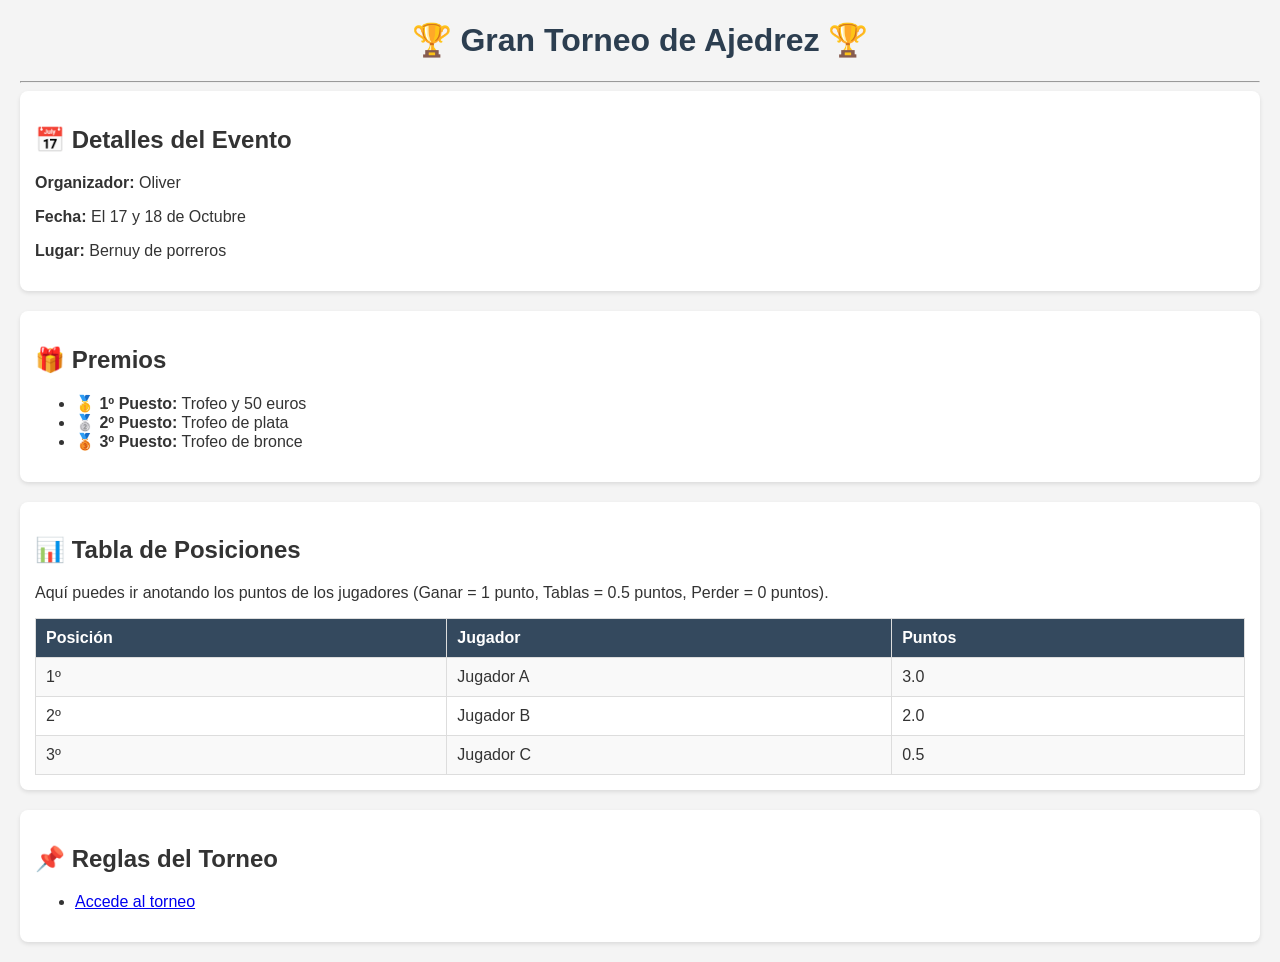
==== clasification.html @ d88f2545 "Create clasification.html" ====
<!DOCTYPE html>
<html lang="es">
<head>
    <meta charset="UTF-8">
    <title>Gran Torneo de Ajedrez de Oliver</title>
    <link rel="stylesheet" href="styles.css">
</head>
<body>

    <h1>🏆 Gran Torneo de Ajedrez 🏆</h1>
    
    <hr>

    <div class="info-box">
        <h2>📅 Detalles del Evento</h2>
        <p><strong>Organizador:</strong> Oliver</p>
        <p><strong>Fecha:</strong> El 17 y 18 de Octubre</p>
        <p><strong>Lugar:</strong> Bernuy de porreros </p>
    </div>

    <div class="info-box">
        <h2>🎁 Premios</h2>
        <ul>
            <li>🥇 <strong>1º Puesto:</strong> Trofeo y 50 euros </li>
            <li>🥈 <strong>2º Puesto:</strong> Trofeo de plata</li>
            <li>🥉 <strong>3º Puesto:</strong> Trofeo de bronce</li>
        </ul>
    </div>

    <div class="info-box">
        <h2>📊 Tabla de Posiciones</h2>
        <p>Aquí puedes ir anotando los puntos de los jugadores (Ganar = 1 punto, Tablas = 0.5 puntos, Perder = 0 puntos).</p>
        
        <table>
            <tr>
                <th>Posición</th>
                <th>Jugador</th>
                <th>Puntos</th>
            </tr>
            <tr>
                <td>1º</td>
                <td>Jugador A</td>
                <td>3.0</td>
            </tr>
            <tr>
                <td>2º</td>
                <td>Jugador B</td>
                <td>2.0</td>
            </tr>
            <tr>
                <td>3º</td>
                <td>Jugador C</td>
                <td>0.5</td>
            </tr>
        </table>
    </div>

    <div class="info-box">
        <h2>📌 Reglas del Torneo</h2>
        <ul>
            <li><a href="game.html">Accede al torneo</a></li>
        </ul>
    </div>
</body>
</html>
---- styles.css ----
/* ============================================
   ESTILOS DE NUESTRA PÁGINA (CSS)
   El CSS se encarga de los colores, tamaños y
   la forma en que se ve todo.
   ============================================ */

body 
{
  font-family: Arial, sans-serif;
  background-color: #f4f4f4;
  color: #333;
  margin: 20px;
}

h1 
{
  color: #2c3e50;
  text-align: center;
}

.info-box 
{
  background-color: #ffffff;
  padding: 15px;
  border-radius: 8px;
  box-shadow: 0 2px 4px rgba(0,0,0,0.1);
  margin-bottom: 20px;
}

table 
{
  width: 100%;
  border-collapse: collapse;
  margin-top: 10px;
  background-color: white;
}

th, td 
{
  border: 1px solid #ddd;
  padding: 10px;
  text-align: left;
}

th 
{
  background-color: #34495e;
  color: white;
}

tr:nth-child(even) 
{
  background-color: #f9f9f9;
}
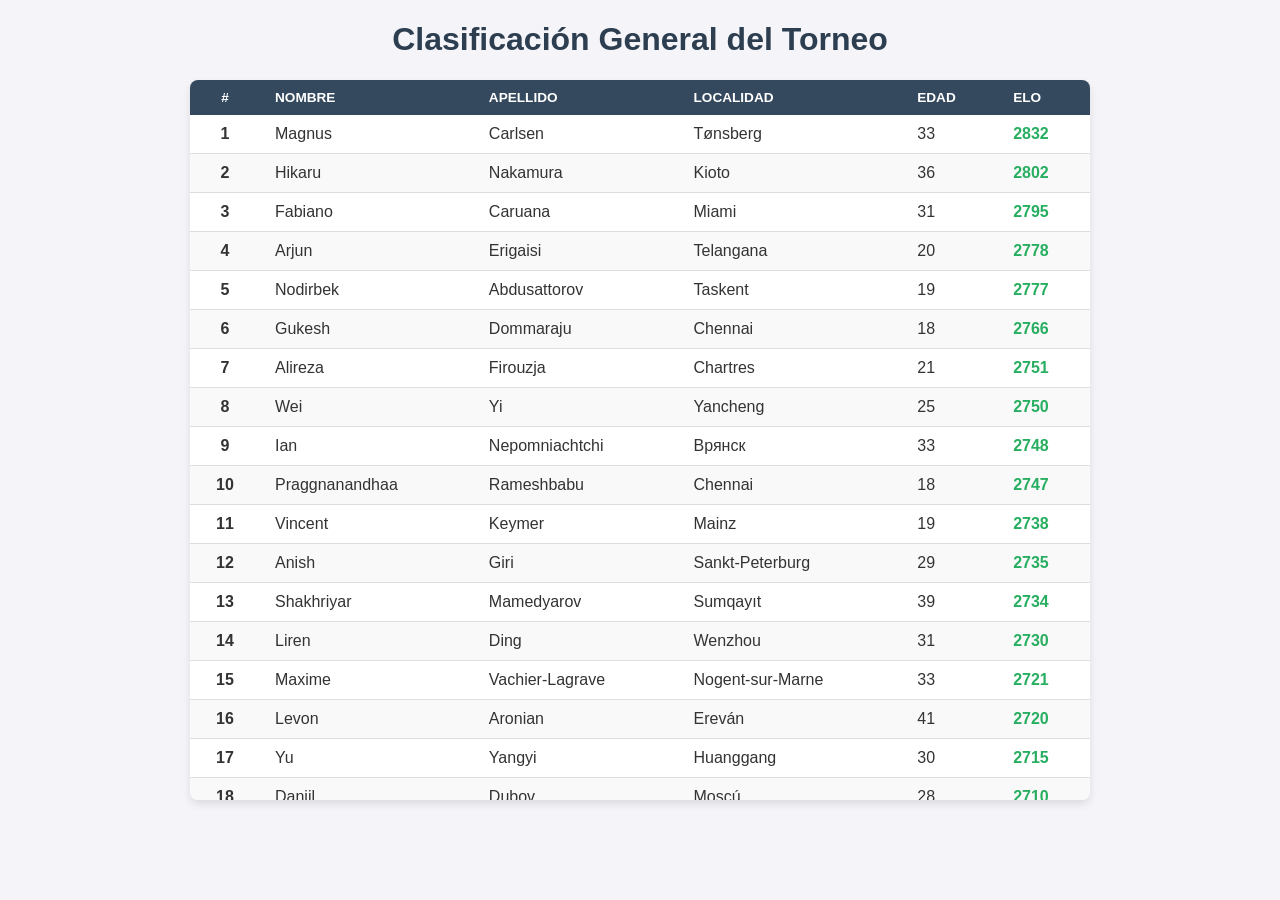
==== commit 4f4353cf: "Update clasification.html" ====
--- a/clasification.html
+++ b/clasification.html
@@ -2,64 +2,145 @@
 <html lang="es">
 <head>
     <meta charset="UTF-8">
-    <title>Gran Torneo de Ajedrez de Oliver</title>
-    <link rel="stylesheet" href="styles.css">
+    <meta name="viewport" content="width=device-width, initial-scale=1.0">
+    <title>Clasificación de Ajedrez - 50 Jugadores</title>
+    <style>
+        body {
+            font-family: Arial, sans-serif;
+            background-color: #f4f4f9;
+            margin: 20px;
+            padding: 0;
+            color: #333;
+        }
+
+        h1 {
+            text-align: center;
+            color: #2c3e50;
+        }
+
+        .tabla-contenedor {
+            max-width: 900px;
+            max-height: 80vh; /* Permite scroll vertical si la lista es muy larga */
+            overflow-y: auto;
+            margin: 20px auto;
+            background-color: #ffffff;
+            box-shadow: 0 4px 8px rgba(0,0,0,0.1);
+            border-radius: 8px;
+        }
+
+        table {
+            width: 100%;
+            border-collapse: collapse;
+            text-align: left;
+        }
+
+        thead {
+            background-color: #34495e;
+            color: #ffffff;
+            position: sticky;
+            top: 0; /* Mantiene la cabecera fija al hacer scroll */
+        }
+
+        th, td {
+            padding: 10px 15px;
+        }
+
+        th {
+            font-weight: bold;
+            text-transform: uppercase;
+            font-size: 0.85em;
+        }
+
+        tbody tr {
+            border-bottom: 1px solid #dddddd;
+        }
+
+        tbody tr:nth-of-type(even) {
+            background-color: #f9f9f9;
+        }
+
+        tbody tr:hover {
+            background-color: #eef2f5;
+        }
+
+        .posicion {
+            font-weight: bold;
+            text-align: center;
+            width: 40px;
+        }
+
+        .elo {
+            font-weight: bold;
+            color: #27ae60;
+        }
+    </style>
 </head>
 <body>
 
-    <h1>🏆 Gran Torneo de Ajedrez 🏆</h1>
-    
-    <hr>
+    <h1>Clasificación General del Torneo</h1>
 
-    <div class="info-box">
-        <h2>📅 Detalles del Evento</h2>
-        <p><strong>Organizador:</strong> Oliver</p>
-        <p><strong>Fecha:</strong> El 17 y 18 de Octubre</p>
-        <p><strong>Lugar:</strong> Bernuy de porreros </p>
-    </div>
-
-    <div class="info-box">
-        <h2>🎁 Premios</h2>
-        <ul>
-            <li>🥇 <strong>1º Puesto:</strong> Trofeo y 50 euros </li>
-            <li>🥈 <strong>2º Puesto:</strong> Trofeo de plata</li>
-            <li>🥉 <strong>3º Puesto:</strong> Trofeo de bronce</li>
-        </ul>
-    </div>
-
-    <div class="info-box">
-        <h2>📊 Tabla de Posiciones</h2>
-        <p>Aquí puedes ir anotando los puntos de los jugadores (Ganar = 1 punto, Tablas = 0.5 puntos, Perder = 0 puntos).</p>
-        
+    <div class="tabla-contenedor">
         <table>
-            <tr>
-                <th>Posición</th>
-                <th>Jugador</th>
-                <th>Puntos</th>
-            </tr>
-            <tr>
-                <td>1º</td>
-                <td>Jugador A</td>
-                <td>3.0</td>
-            </tr>
-            <tr>
-                <td>2º</td>
-                <td>Jugador B</td>
-                <td>2.0</td>
-            </tr>
-            <tr>
-                <td>3º</td>
-                <td>Jugador C</td>
-                <td>0.5</td>
-            </tr>
-        </table>
-    </div>
-
-    <div class="info-box">
-        <h2>📌 Reglas del Torneo</h2>
-        <ul>
-            <li><a href="game.html">Accede al torneo</a></li>
-        </ul>
-    </div>
-</body>
-</html>
+            <thead>
+                <tr>
+                    <th class="posicion">#</th>
+                    <th>Nombre</th>
+                    <th>Apellido</th>
+                    <th>Localidad</th>
+                    <th>Edad</th>
+                    <th>ELO</th>
+                </tr>
+            </thead>
+            <tbody>
+                <!-- Jugadores del 1 al 50 -->
+                <tr><td class="posicion">1</td><td>Magnus</td><td>Carlsen</td><td>Tønsberg</td><td>33</td><td class="elo">2832</td></tr>
+                <tr><td class="posicion">2</td><td>Hikaru</td><td>Nakamura</td><td>Kioto</td><td>36</td><td class="elo">2802</td></tr>
+                <tr><td class="posicion">3</td><td>Fabiano</td><td>Caruana</td><td>Miami</td><td>31</td><td class="elo">2795</td></tr>
+                <tr><td class="posicion">4</td><td>Arjun</td><td>Erigaisi</td><td>Telangana</td><td>20</td><td class="elo">2778</td></tr>
+                <tr><td class="posicion">5</td><td>Nodirbek</td><td>Abdusattorov</td><td>Taskent</td><td>19</td><td class="elo">2777</td></tr>
+                <tr><td class="posicion">6</td><td>Gukesh</td><td>Dommaraju</td><td>Chennai</td><td>18</td><td class="elo">2766</td></tr>
+                <tr><td class="posicion">7</td><td>Alireza</td><td>Firouzja</td><td>Chartres</td><td>21</td><td class="elo">2751</td></tr>
+                <tr><td class="posicion">8</td><td>Wei</td><td>Yi</td><td>Yancheng</td><td>25</td><td class="elo">2750</td></tr>
+                <tr><td class="posicion">9</td><td>Ian</td><td>Nepomniachtchi</td><td>Bрянск</td><td>33</td><td class="elo">2748</td></tr>
+                <tr><td class="posicion">10</td><td>Praggnanandhaa</td><td>Rameshbabu</td><td>Chennai</td><td>18</td><td class="elo">2747</td></tr>
+                <tr><td class="posicion">11</td><td>Vincent</td><td>Keymer</td><td>Mainz</td><td>19</td><td class="elo">2738</td></tr>
+                <tr><td class="posicion">12</td><td>Anish</td><td>Giri</td><td>Sankt-Peterburg</td><td>29</td><td class="elo">2735</td></tr>
+                <tr><td class="posicion">13</td><td>Shakhriyar</td><td>Mamedyarov</td><td>Sumqayıt</td><td>39</td><td class="elo">2734</td></tr>
+                <tr><td class="posicion">14</td><td>Liren</td><td>Ding</td><td>Wenzhou</td><td>31</td><td class="elo">2730</td></tr>
+                <tr><td class="posicion">15</td><td>Maxime</td><td>Vachier-Lagrave</td><td>Nogent-sur-Marne</td><td>33</td><td class="elo">2721</td></tr>
+                <tr><td class="posicion">16</td><td>Levon</td><td>Aronian</td><td>Ereván</td><td>41</td><td class="elo">2720</td></tr>
+                <tr><td class="posicion">17</td><td>Yu</td><td>Yangyi</td><td>Huanggang</td><td>30</td><td class="elo">2715</td></tr>
+                <tr><td class="posicion">18</td><td>Daniil</td><td>Dubov</td><td>Moscú</td><td>28</td><td class="elo">2710</td></tr>
+                <tr><td class="posicion">19</td><td>Parham</td><td>Maghsoodloo</td><td>Gorgan</td><td>23</td><td class="elo">2707</td></tr>
+                <tr><td class="posicion">20</td><td>Leinier</td><td>Domínguez</td><td>La Habana</td><td>40</td><td class="elo">2705</td></tr>
+                <tr><td class="posicion">21</td><td>Carlos</td><td>Gómez</td><td>Madrid</td><td>25</td><td class="elo">2450</td></tr>
+                <tr><td class="posicion">22</td><td>Javier</td><td>Fernández</td><td>Barcelona</td><td>30</td><td class="elo">2420</td></tr>
+                <tr><td class="posicion">23</td><td>Lucía</td><td>Martínez</td><td>Valencia</td><td>22</td><td class="elo">2390</td></tr>
+                <tr><td class="posicion">24</td><td>David</td><td>López</td><td>Sevilla</td><td>28</td><td class="elo">2375</td></tr>
+                <tr><td class="posicion">25</td><td>Elena</td><td>Sánchez</td><td>Zaragoza</td><td>35</td><td class="elo">2350</td></tr>
+                <tr><td class="posicion">26</td><td>Andrés</td><td>Pérez</td><td>Málaga</td><td>19</td><td class="elo">2320</td></tr>
+                <tr><td class="posicion">27</td><td>Sofía</td><td>García</td><td>Murcia</td><td>21</td><td class="elo">2300</td></tr>
+                <tr><td class="posicion">28</td><td>Mateo</td><td>Rodríguez</td><td>Palma</td><td>45</td><td class="elo">2280</td></tr>
+                <tr><td class="posicion">29</td><td>Paula</td><td>González</td><td>Las Palmas</td><td>27</td><td class="elo">2265</td></tr>
+                <tr><td class="posicion">30</td><td>Alejandro</td><td>Hernández</td><td>Bilbao</td><td>33</td><td class="elo">2240</td></tr>
+                <tr><td class="posicion">31</td><td>Manuel</td><td>Ruiz</td><td>Alicante</td><td>50</td><td class="elo">2210</td></tr>
+                <tr><td class="posicion">32</td><td>Marta</td><td>Díaz</td><td>Córdoba</td><td>18</td><td class="elo">2195</td></tr>
+                <tr><td class="posicion">33</td><td>Diego</td><td>Moreno</td><td>Valladolid</td><td>29</td><td class="elo">2180</td></tr>
+                <tr><td class="posicion">34</td><td>Laura</td><td>Álvarez</td><td>Vigo</td><td>24</td><td class="elo">2160</td></tr>
+                <tr><td class="posicion">35</td><td>Hugo</td><td>Romero</td><td>Gijón</td><td>16</td><td class="elo">2145</td></tr>
+                <tr><td class="posicion">36</td><td>Álvaro</td><td>Alonso</td><td>Granada</td><td>38</td><td class="elo">2130</td></tr>
+                <tr><td class="posicion">37</td><td>Irene</td><td>Gutiérrez</td><td>A Coruña</td><td>26</td><td class="elo">2110</td></tr>
+                <tr><td class="posicion">38</td><td>Pablo</td><td>Navarro</td><td>Vitoria</td><td>42</td><td class="elo">2090</td></tr>
+                <tr><td class="posicion">39</td><td>Carmen</td><td>Torres</td><td>Badalona</td><td>31</td><td class="elo">2075</td></tr>
+                <tr><td class="posicion">40</td><td>Jorge</td><td>Domínguez</td><td>Oviedo</td><td>23</td><td class="elo">2050</td></tr>
+                <tr><td class="posicion">41</td><td>Raúl</td><td>Vázquez</td><td>Elche</td><td>20</td><td class="elo">2030</td></tr>
+                <tr><td class="posicion">42</td><td>Sara</td><td>Ramos</td><td>Móstoles</td><td>22</td><td class="elo">2015</td></tr>
+                <tr><td class="posicion">43</td><td>Adrian</td><td>Gil</td><td>Pamplona</td><td>36</td><td class="elo">1990</td></tr>
+                <tr><td class="posicion">44</td><td>Alba</td><td>Serrano</td><td>Almería</td><td>27</td><td class="elo">1970</td></tr>
+                <tr><td class="posicion">45</td><td>Iván</td><td>Blanco</td><td>Santander</td><td>17</td><td class="elo">1950</td></tr>
+                <tr><td class="posicion">46</td><td>Marina</td><td>Molina</td><td>Burgos</td><td>29</td><td class="elo">1930</td></tr>
+                <tr><td class="posicion">47</td><td>Rubén</td><td>Morales</td><td>Castellón</td><td>34</td><td class="elo">1910</td></tr>
+                <tr><td class="posicion">48</td><td>Nuria</td><td>Ortega</td><td>Albacete</td><td>25</td><td class="elo">1890</td></tr>
+                <tr><td class="posicion">49</td><td>Daniel</td><td>Delgado</td><td>Getafe</td><td>15</td><td class="elo">1860</td></tr>
+                <tr><td class="posicion">50</td><td>Caitlin</td><td>Castro</td><td>Logroño</td><td>28</td><td class="elo">1830</td></tr>
+            </tbody>
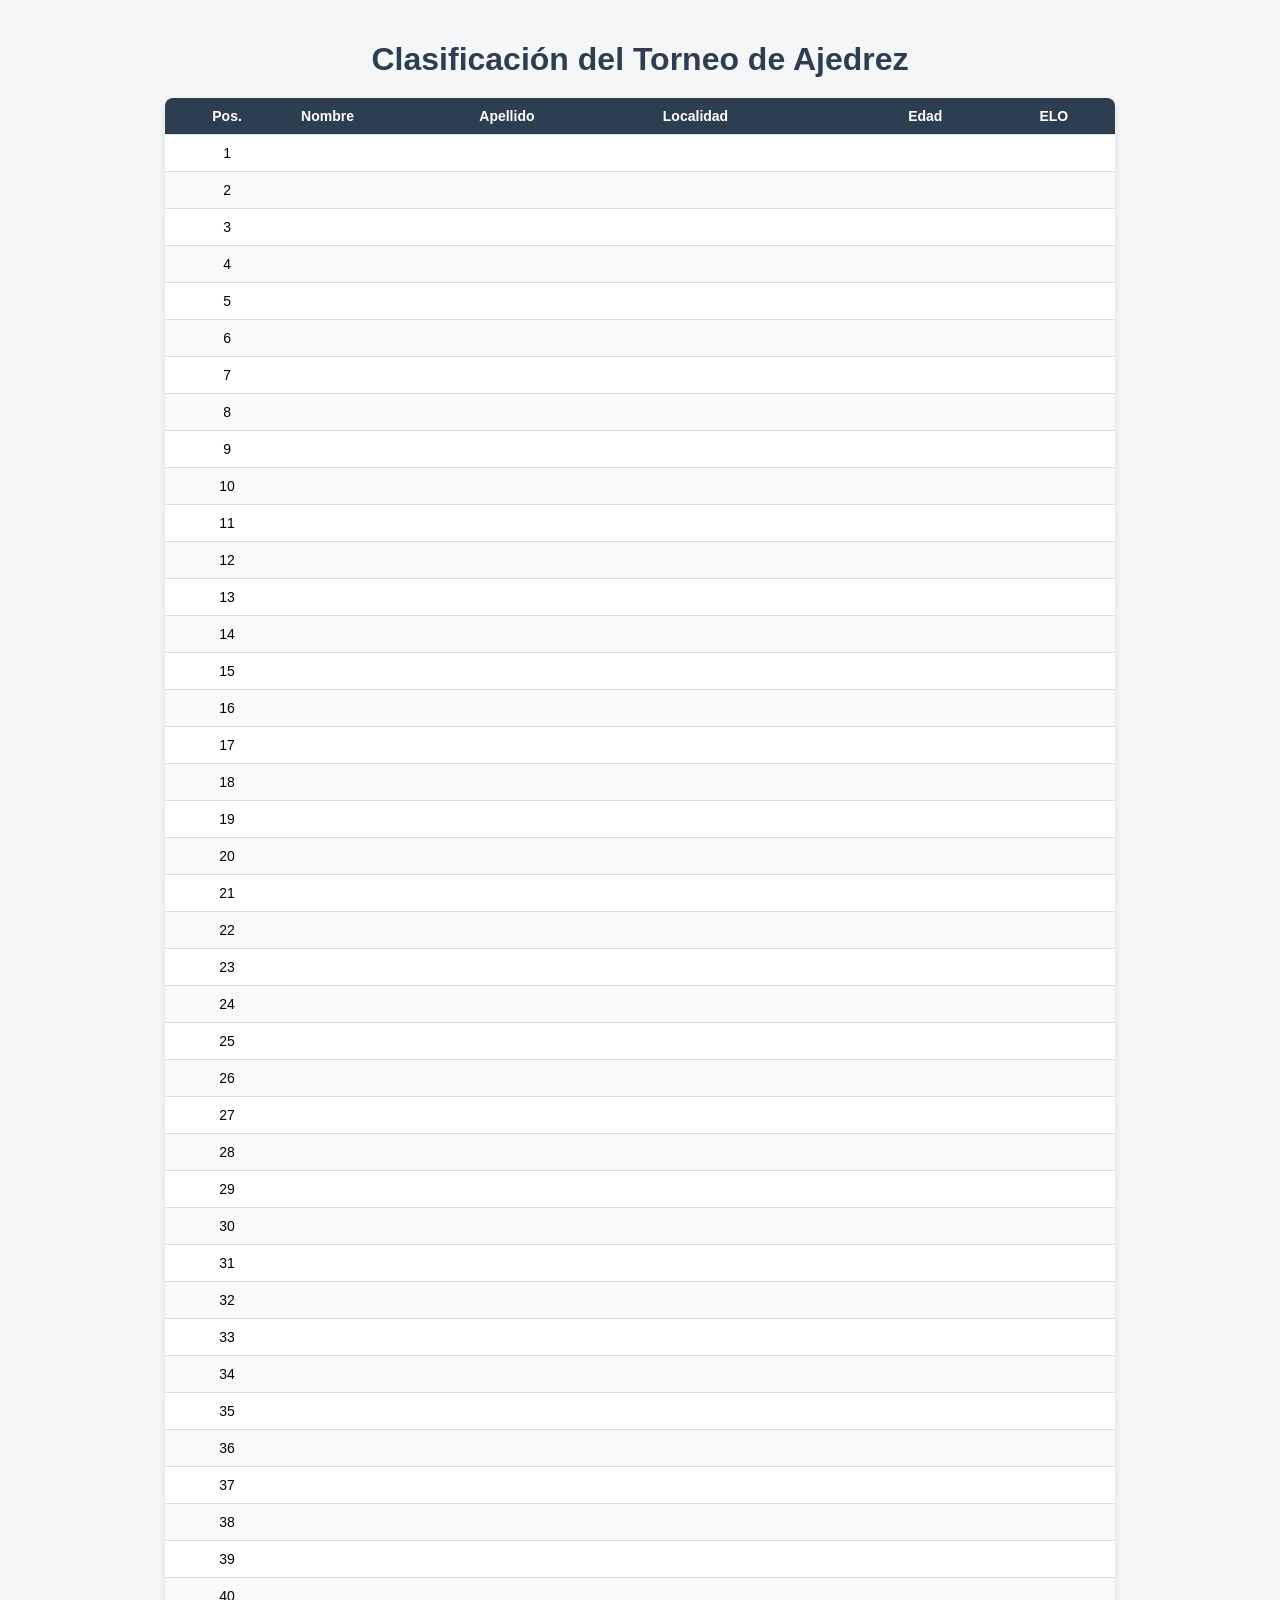
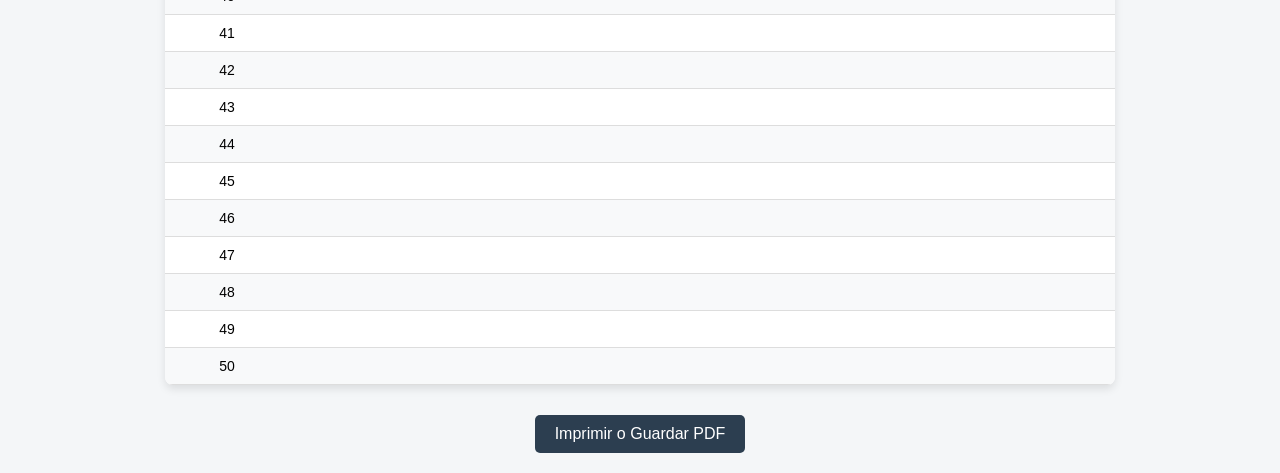
==== commit fb52cf3c: "Update clasification.html" ====
--- a/clasification.html
+++ b/clasification.html
@@ -7,25 +7,26 @@
     <style>
         body {
             font-family: Arial, sans-serif;
-            background-color: #f4f4f9;
+            background-color: #f4f6f8;
             margin: 20px;
-            padding: 0;
-            color: #333;
+            display: flex;
+            flex-direction: column;
+            align-items: center;
         }
 
         h1 {
-            text-align: center;
             color: #2c3e50;
+            margin-bottom: 20px;
         }
 
         .tabla-contenedor {
-            max-width: 900px;
-            max-height: 80vh; /* Permite scroll vertical si la lista es muy larga */
-            overflow-y: auto;
-            margin: 20px auto;
+            width: 100%;
+            max-width: 950px;
             background-color: #ffffff;
-            box-shadow: 0 4px 8px rgba(0,0,0,0.1);
+            box-shadow: 0 4px 8px rgba(0, 0, 0, 0.1);
             border-radius: 8px;
+            overflow: hidden;
+            margin-bottom: 20px;
         }
 
         table {
@@ -35,55 +36,72 @@
         }
 
         thead {
-            background-color: #34495e;
+            background-color: #2c3e50;
             color: #ffffff;
-            position: sticky;
-            top: 0; /* Mantiene la cabecera fija al hacer scroll */
         }
 
         th, td {
-            padding: 10px 15px;
+            padding: 10px 12px;
+            border-bottom: 1px solid #dddddd;
+            font-size: 14px;
         }
 
-        th {
-            font-weight: bold;
-            text-transform: uppercase;
-            font-size: 0.85em;
+        /* Alineación centrada para datos numéricos y posición */
+        th:nth-child(1), td:nth-child(1),
+        th:nth-child(5), td:nth-child(5),
+        th:nth-child(6), td:nth-child(6) {
+            text-align: center;
         }
 
-        tbody tr {
-            border-bottom: 1px solid #dddddd;
+        /* Estilo para filas alternas (cebreado) */
+        tbody tr:nth-child(even) {
+            background-color: #f8f9fa;
         }
 
-        tbody tr:nth-of-type(even) {
-            background-color: #f9f9f9;
+        /* Efecto al pasar el cursor */
+        tbody tr:hover {
+            background-color: #e9ecef;
         }
 
-        tbody tr:hover {
-            background-color: #eef2f5;
+        /* Botón de impresión */
+        .btn-imprimir {
+            padding: 10px 20px;
+            background-color: #2c3e50;
+            color: white;
+            border: none;
+            border-radius: 5px;
+            cursor: pointer;
+            font-size: 16px;
+            margin-top: 10px;
         }
 
-        .posicion {
-            font-weight: bold;
-            text-align: center;
-            width: 40px;
+        .btn-imprimir:hover {
+            background-color: #1a252f;
         }
 
-        .elo {
-            font-weight: bold;
-            color: #27ae60;
+        /* Ocultar botón al imprimir */
+        @media print {
+            .btn-imprimir {
+                display: none;
+            }
+            body {
+                background-color: white;
+            }
+            .tabla-contenedor {
+                box-shadow: none;
+            }
         }
     </style>
 </head>
 <body>
 
-    <h1>Clasificación General del Torneo</h1>
+    <h1>Clasificación del Torneo de Ajedrez</h1>
 
     <div class="tabla-contenedor">
         <table>
             <thead>
                 <tr>
-                    <th class="posicion">#</th>
+                    <th>Pos.</th>
                     <th>Nombre</th>
                     <th>Apellido</th>
                     <th>Localidad</th>
@@ -92,55 +110,62 @@
                 </tr>
             </thead>
             <tbody>
-                <!-- Jugadores del 1 al 50 -->
-                <tr><td class="posicion">1</td><td>Magnus</td><td>Carlsen</td><td>Tønsberg</td><td>33</td><td class="elo">2832</td></tr>
-                <tr><td class="posicion">2</td><td>Hikaru</td><td>Nakamura</td><td>Kioto</td><td>36</td><td class="elo">2802</td></tr>
-                <tr><td class="posicion">3</td><td>Fabiano</td><td>Caruana</td><td>Miami</td><td>31</td><td class="elo">2795</td></tr>
-                <tr><td class="posicion">4</td><td>Arjun</td><td>Erigaisi</td><td>Telangana</td><td>20</td><td class="elo">2778</td></tr>
-                <tr><td class="posicion">5</td><td>Nodirbek</td><td>Abdusattorov</td><td>Taskent</td><td>19</td><td class="elo">2777</td></tr>
-                <tr><td class="posicion">6</td><td>Gukesh</td><td>Dommaraju</td><td>Chennai</td><td>18</td><td class="elo">2766</td></tr>
-                <tr><td class="posicion">7</td><td>Alireza</td><td>Firouzja</td><td>Chartres</td><td>21</td><td class="elo">2751</td></tr>
-                <tr><td class="posicion">8</td><td>Wei</td><td>Yi</td><td>Yancheng</td><td>25</td><td class="elo">2750</td></tr>
-                <tr><td class="posicion">9</td><td>Ian</td><td>Nepomniachtchi</td><td>Bрянск</td><td>33</td><td class="elo">2748</td></tr>
-                <tr><td class="posicion">10</td><td>Praggnanandhaa</td><td>Rameshbabu</td><td>Chennai</td><td>18</td><td class="elo">2747</td></tr>
-                <tr><td class="posicion">11</td><td>Vincent</td><td>Keymer</td><td>Mainz</td><td>19</td><td class="elo">2738</td></tr>
-                <tr><td class="posicion">12</td><td>Anish</td><td>Giri</td><td>Sankt-Peterburg</td><td>29</td><td class="elo">2735</td></tr>
-                <tr><td class="posicion">13</td><td>Shakhriyar</td><td>Mamedyarov</td><td>Sumqayıt</td><td>39</td><td class="elo">2734</td></tr>
-                <tr><td class="posicion">14</td><td>Liren</td><td>Ding</td><td>Wenzhou</td><td>31</td><td class="elo">2730</td></tr>
-                <tr><td class="posicion">15</td><td>Maxime</td><td>Vachier-Lagrave</td><td>Nogent-sur-Marne</td><td>33</td><td class="elo">2721</td></tr>
-                <tr><td class="posicion">16</td><td>Levon</td><td>Aronian</td><td>Ereván</td><td>41</td><td class="elo">2720</td></tr>
-                <tr><td class="posicion">17</td><td>Yu</td><td>Yangyi</td><td>Huanggang</td><td>30</td><td class="elo">2715</td></tr>
-                <tr><td class="posicion">18</td><td>Daniil</td><td>Dubov</td><td>Moscú</td><td>28</td><td class="elo">2710</td></tr>
-                <tr><td class="posicion">19</td><td>Parham</td><td>Maghsoodloo</td><td>Gorgan</td><td>23</td><td class="elo">2707</td></tr>
-                <tr><td class="posicion">20</td><td>Leinier</td><td>Domínguez</td><td>La Habana</td><td>40</td><td class="elo">2705</td></tr>
-                <tr><td class="posicion">21</td><td>Carlos</td><td>Gómez</td><td>Madrid</td><td>25</td><td class="elo">2450</td></tr>
-                <tr><td class="posicion">22</td><td>Javier</td><td>Fernández</td><td>Barcelona</td><td>30</td><td class="elo">2420</td></tr>
-                <tr><td class="posicion">23</td><td>Lucía</td><td>Martínez</td><td>Valencia</td><td>22</td><td class="elo">2390</td></tr>
-                <tr><td class="posicion">24</td><td>David</td><td>López</td><td>Sevilla</td><td>28</td><td class="elo">2375</td></tr>
-                <tr><td class="posicion">25</td><td>Elena</td><td>Sánchez</td><td>Zaragoza</td><td>35</td><td class="elo">2350</td></tr>
-                <tr><td class="posicion">26</td><td>Andrés</td><td>Pérez</td><td>Málaga</td><td>19</td><td class="elo">2320</td></tr>
-                <tr><td class="posicion">27</td><td>Sofía</td><td>García</td><td>Murcia</td><td>21</td><td class="elo">2300</td></tr>
-                <tr><td class="posicion">28</td><td>Mateo</td><td>Rodríguez</td><td>Palma</td><td>45</td><td class="elo">2280</td></tr>
-                <tr><td class="posicion">29</td><td>Paula</td><td>González</td><td>Las Palmas</td><td>27</td><td class="elo">2265</td></tr>
-                <tr><td class="posicion">30</td><td>Alejandro</td><td>Hernández</td><td>Bilbao</td><td>33</td><td class="elo">2240</td></tr>
-                <tr><td class="posicion">31</td><td>Manuel</td><td>Ruiz</td><td>Alicante</td><td>50</td><td class="elo">2210</td></tr>
-                <tr><td class="posicion">32</td><td>Marta</td><td>Díaz</td><td>Córdoba</td><td>18</td><td class="elo">2195</td></tr>
-                <tr><td class="posicion">33</td><td>Diego</td><td>Moreno</td><td>Valladolid</td><td>29</td><td class="elo">2180</td></tr>
-                <tr><td class="posicion">34</td><td>Laura</td><td>Álvarez</td><td>Vigo</td><td>24</td><td class="elo">2160</td></tr>
-                <tr><td class="posicion">35</td><td>Hugo</td><td>Romero</td><td>Gijón</td><td>16</td><td class="elo">2145</td></tr>
-                <tr><td class="posicion">36</td><td>Álvaro</td><td>Alonso</td><td>Granada</td><td>38</td><td class="elo">2130</td></tr>
-                <tr><td class="posicion">37</td><td>Irene</td><td>Gutiérrez</td><td>A Coruña</td><td>26</td><td class="elo">2110</td></tr>
-                <tr><td class="posicion">38</td><td>Pablo</td><td>Navarro</td><td>Vitoria</td><td>42</td><td class="elo">2090</td></tr>
-                <tr><td class="posicion">39</td><td>Carmen</td><td>Torres</td><td>Badalona</td><td>31</td><td class="elo">2075</td></tr>
-                <tr><td class="posicion">40</td><td>Jorge</td><td>Domínguez</td><td>Oviedo</td><td>23</td><td class="elo">2050</td></tr>
-                <tr><td class="posicion">41</td><td>Raúl</td><td>Vázquez</td><td>Elche</td><td>20</td><td class="elo">2030</td></tr>
-                <tr><td class="posicion">42</td><td>Sara</td><td>Ramos</td><td>Móstoles</td><td>22</td><td class="elo">2015</td></tr>
-                <tr><td class="posicion">43</td><td>Adrian</td><td>Gil</td><td>Pamplona</td><td>36</td><td class="elo">1990</td></tr>
-                <tr><td class="posicion">44</td><td>Alba</td><td>Serrano</td><td>Almería</td><td>27</td><td class="elo">1970</td></tr>
-                <tr><td class="posicion">45</td><td>Iván</td><td>Blanco</td><td>Santander</td><td>17</td><td class="elo">1950</td></tr>
-                <tr><td class="posicion">46</td><td>Marina</td><td>Molina</td><td>Burgos</td><td>29</td><td class="elo">1930</td></tr>
-                <tr><td class="posicion">47</td><td>Rubén</td><td>Morales</td><td>Castellón</td><td>34</td><td class="elo">1910</td></tr>
-                <tr><td class="posicion">48</td><td>Nuria</td><td>Ortega</td><td>Albacete</td><td>25</td><td class="elo">1890</td></tr>
-                <tr><td class="posicion">49</td><td>Daniel</td><td>Delgado</td><td>Getafe</td><td>15</td><td class="elo">1860</td></tr>
-                <tr><td class="posicion">50</td><td>Caitlin</td><td>Castro</td><td>Logroño</td><td>28</td><td class="elo">1830</td></tr>
-            </tbody>+                <!-- 50 filas vacías listas para completar -->
+                <tr><td>1</td><td></td><td></td><td></td><td></td><td></td></tr>
+                <tr><td>2</td><td></td><td></td><td></td><td></td><td></td></tr>
+                <tr><td>3</td><td></td><td></td><td></td><td></td><td></td></tr>
+                <tr><td>4</td><td></td><td></td><td></td><td></td><td></td></tr>
+                <tr><td>5</td><td></td><td></td><td></td><td></td><td></td></tr>
+                <tr><td>6</td><td></td><td></td><td></td><td></td><td></td></tr>
+                <tr><td>7</td><td></td><td></td><td></td><td></td><td></td></tr>
+                <tr><td>8</td><td></td><td></td><td></td><td></td><td></td></tr>
+                <tr><td>9</td><td></td><td></td><td></td><td></td><td></td></tr>
+                <tr><td>10</td><td></td><td></td><td></td><td></td><td></td></tr>
+                <tr><td>11</td><td></td><td></td><td></td><td></td><td></td></tr>
+                <tr><td>12</td><td></td><td></td><td></td><td></td><td></td></tr>
+                <tr><td>13</td><td></td><td></td><td></td><td></td><td></td></tr>
+                <tr><td>14</td><td></td><td></td><td></td><td></td><td></td></tr>
+                <tr><td>15</td><td></td><td></td><td></td><td></td><td></td></tr>
+                <tr><td>16</td><td></td><td></td><td></td><td></td><td></td></tr>
+                <tr><td>17</td><td></td><td></td><td></td><td></td><td></td></tr>
+                <tr><td>18</td><td></td><td></td><td></td><td></td><td></td></tr>
+                <tr><td>19</td><td></td><td></td><td></td><td></td><td></td></tr>
+                <tr><td>20</td><td></td><td></td><td></td><td></td><td></td></tr>
+                <tr><td>21</td><td></td><td></td><td></td><td></td><td></td></tr>
+                <tr><td>22</td><td></td><td></td><td></td><td></td><td></td></tr>
+                <tr><td>23</td><td></td><td></td><td></td><td></td><td></td></tr>
+                <tr><td>24</td><td></td><td></td><td></td><td></td><td></td></tr>
+                <tr><td>25</td><td></td><td></td><td></td><td></td><td></td></tr>
+                <tr><td>26</td><td></td><td></td><td></td><td></td><td></td></tr>
+                <tr><td>27</td><td></td><td></td><td></td><td></td><td></td></tr>
+                <tr><td>28</td><td></td><td></td><td></td><td></td><td></td></tr>
+                <tr><td>29</td><td></td><td></td><td></td><td></td><td></td></tr>
+                <tr><td>30</td><td></td><td></td><td></td><td></td><td></td></tr>
+                <tr><td>31</td><td></td><td></td><td></td><td></td><td></td></tr>
+                <tr><td>32</td><td></td><td></td><td></td><td></td><td></td></tr>
+                <tr><td>33</td><td></td><td></td><td></td><td></td><td></td></tr>
+                <tr><td>34</td><td></td><td></td><td></td><td></td><td></td></tr>
+                <tr><td>35</td><td></td><td></td><td></td><td></td><td></td></tr>
+                <tr><td>36</td><td></td><td></td><td></td><td></td><td></td></tr>
+                <tr><td>37</td><td></td><td></td><td></td><td></td><td></td></tr>
+                <tr><td>38</td><td></td><td></td><td></td><td></td><td></td></tr>
+                <tr><td>39</td><td></td><td></td><td></td><td></td><td></td></tr>
+                <tr><td>40</td><td></td><td></td><td></td><td></td><td></td></tr>
+                <tr><td>41</td><td></td><td></td><td></td><td></td><td></td></tr>
+                <tr><td>42</td><td></td><td></td><td></td><td></td><td></td></tr>
+                <tr><td>43</td><td></td><td></td><td></td><td></td><td></td></tr>
+                <tr><td>44</td><td></td><td></td><td></td><td></td><td></td></tr>
+                <tr><td>45</td><td></td><td></td><td></td><td></td><td></td></tr>
+                <tr><td>46</td><td></td><td></td><td></td><td></td><td></td></tr>
+                <tr><td>47</td><td></td><td></td><td></td><td></td><td></td></tr>
+                <tr><td>48</td><td></td><td></td><td></td><td></td><td></td></tr>
+                <tr><td>49</td><td></td><td></td><td></td><td></td><td></td></tr>
+                <tr><td>50</td><td></td><td></td><td></td><td></td><td></td></tr>
+            </tbody>
+        </table>
+    </div>
+
+    <button class="btn-imprimir" onclick="window.print()">Imprimir o Guardar PDF</button>
+
+</body>
+</html>
